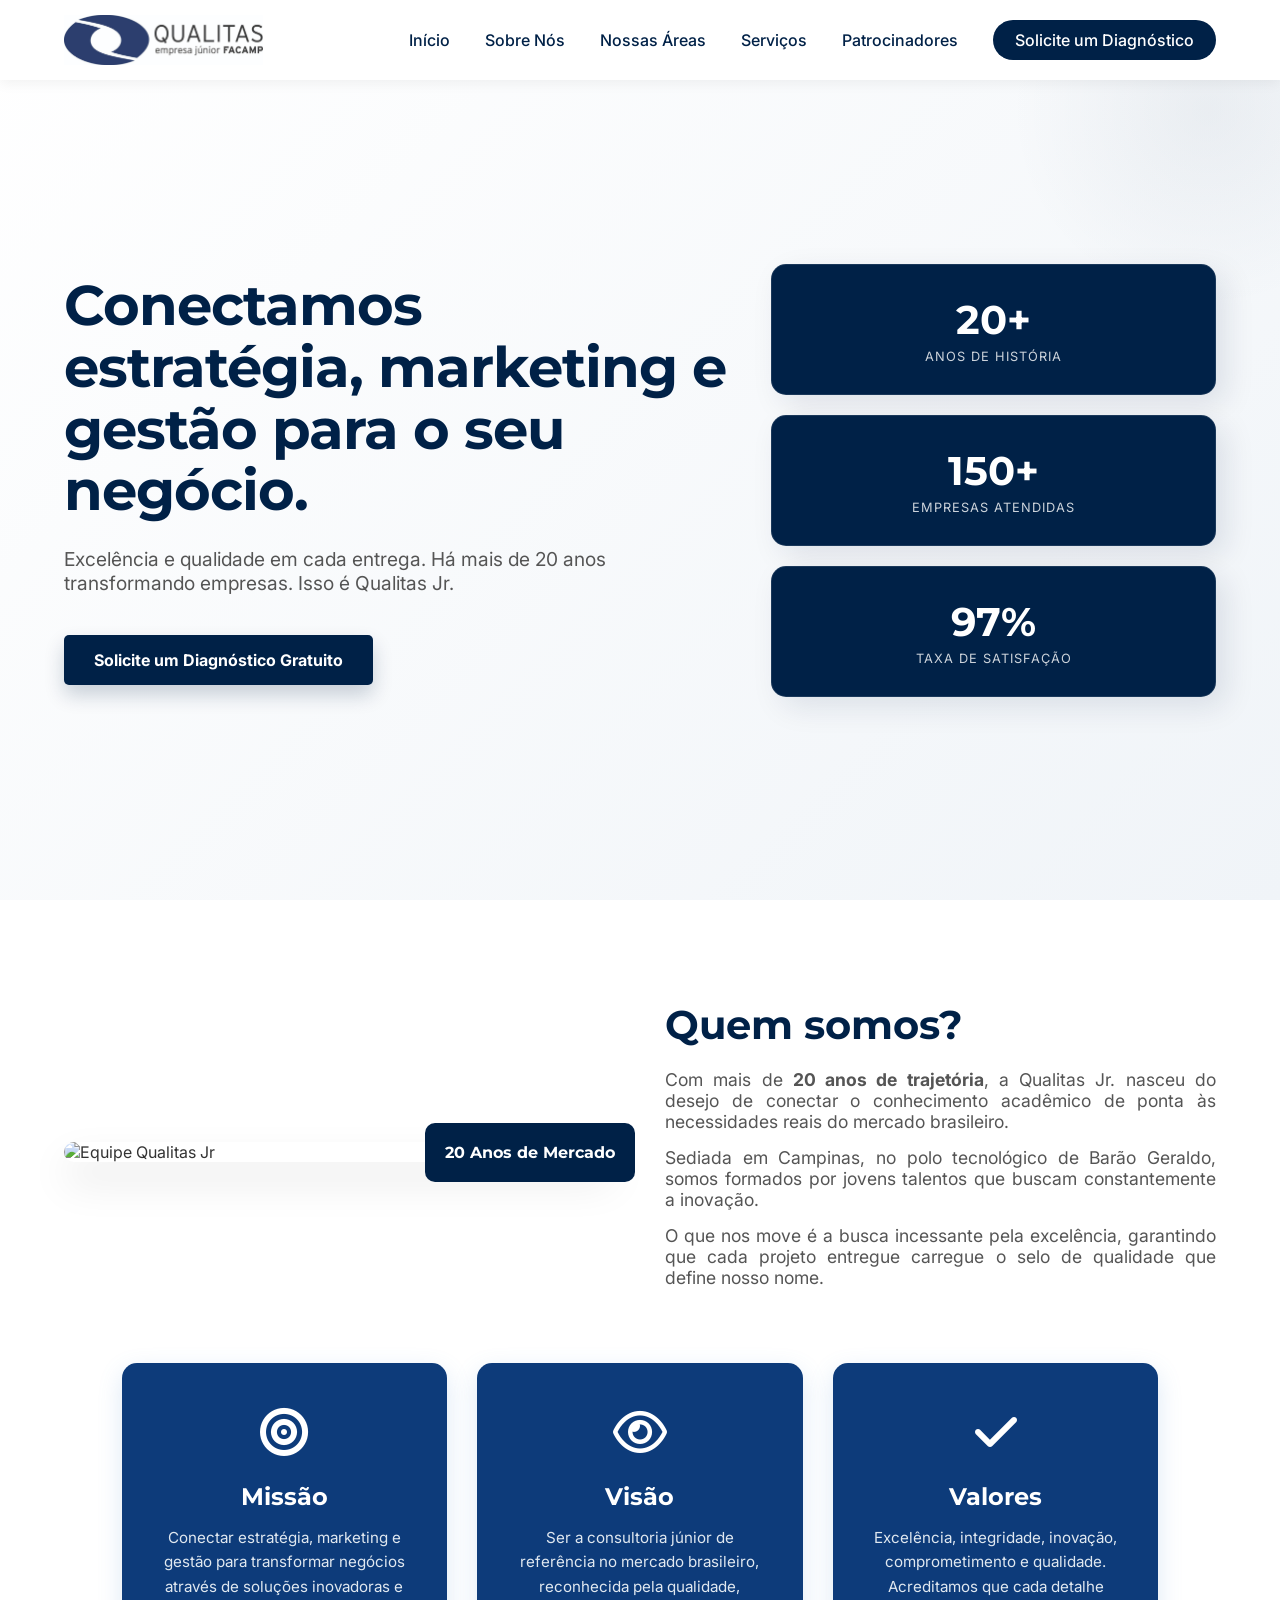
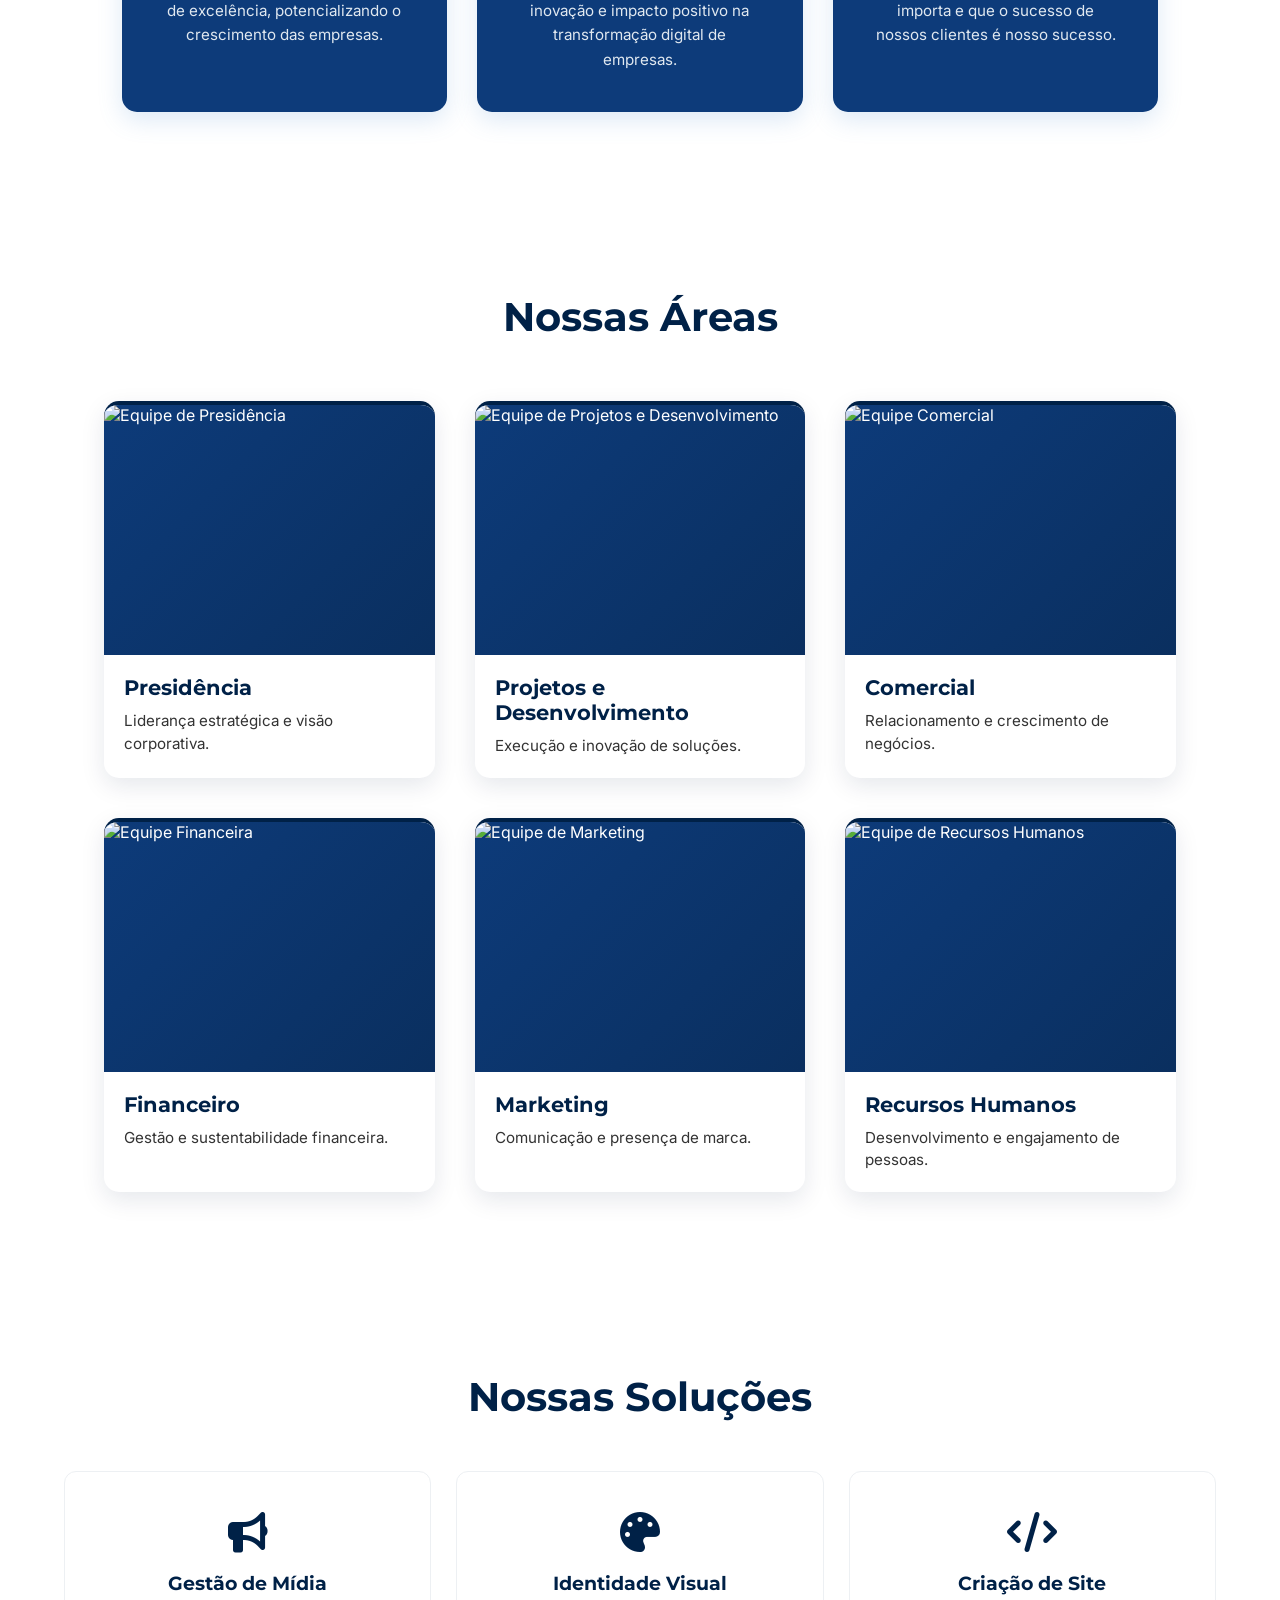
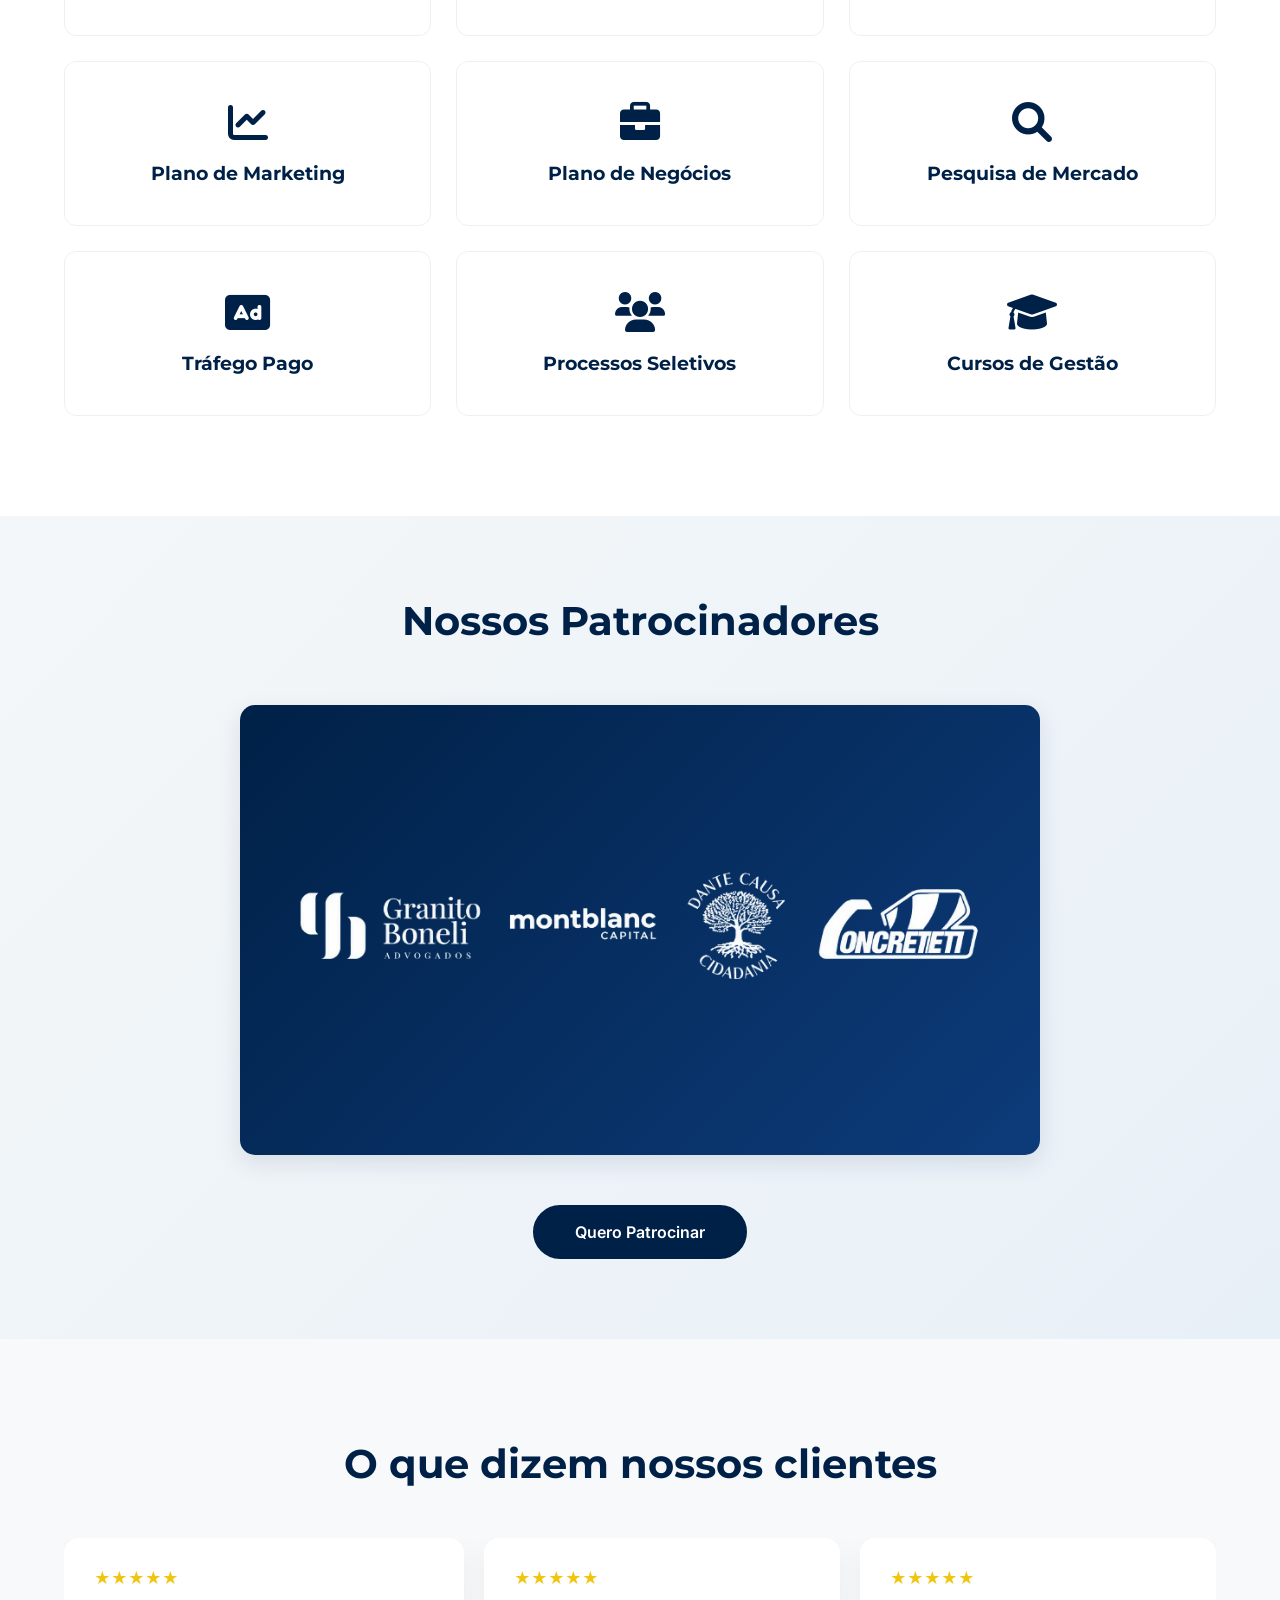
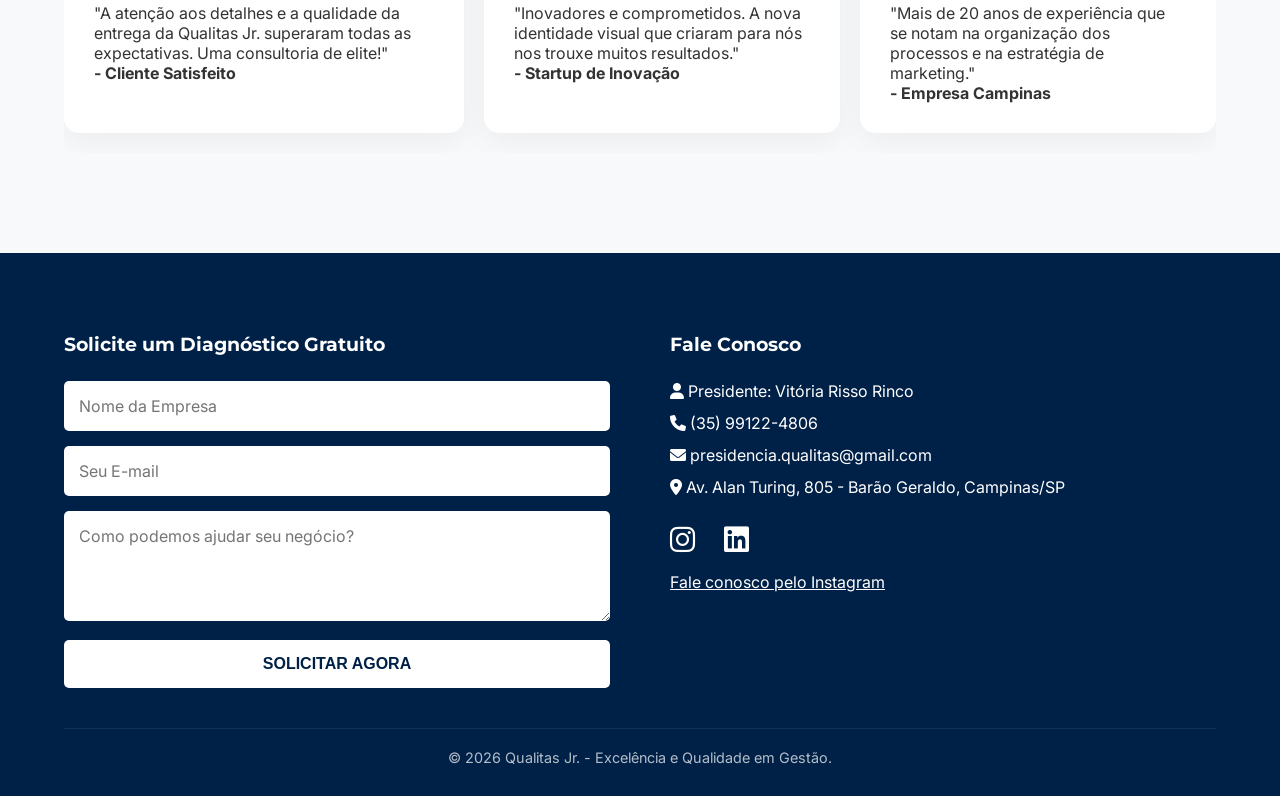
==== site qualitas/index.html @ 9fa9688f "Add files via upload" ====
<!DOCTYPE html>
<html lang="pt-br">

<head>
    <meta charset="UTF-8">
    <meta name="viewport" content="width=device-width, initial-scale=1.0">
    <title>Qualitas Jr. | Consultoria e Estratégia</title>

    <meta name="description" content="Conectamos estratégia, marketing e gestão para o seu negócio.">
    <meta name="keywords"
        content="criação de sites, desenvolvimento web, Empresa junior, Qualitas jr, Campinas, Facamp ">

    <link rel="stylesheet" href="css/style.css">

    <link href="https://fonts.googleapis.com/css2?family=Montserrat:wght@400;700&family=Inter:wght@300;500&display=swap"
        rel="stylesheet">
    <link rel="stylesheet" href="https://cdnjs.cloudflare.com/ajax/libs/font-awesome/6.0.0/css/all.min.css">
    <link rel="icon" type="image/png" href="img/imgicon.png">

    <style>
        /* --- MELHORIAS DE ANIMAÇÕES E HERO --- */

        /* Animações de Entrada */
        @keyframes fadeInUp {
            from {
                opacity: 0;
                transform: translateY(30px);
            }

            to {
                opacity: 1;
                transform: translateY(0);
            }
        }

        @keyframes fadeInRight {
            from {
                opacity: 0;
                transform: translateX(30px);
            }

            to {
                opacity: 1;
                transform: translateX(0);
            }
        }

        /* Hero Section Enhanced */
        .hero {
            background: linear-gradient(135deg, #ffffff 0%, #f0f4f8 100%) !important;
            position: relative;
            overflow: hidden;
        }

        /* Círculos decorativos no fundo do Hero */
        .hero::before {
            content: '';
            position: absolute;
            top: -10%;
            right: -10%;
            width: 400px;
            height: 400px;
            background: radial-gradient(circle, rgba(0, 33, 71, 0.05) 0%, rgba(255, 255, 255, 0) 70%);
            border-radius: 50%;
            z-index: 0;
        }

        .hero-container {
            position: relative;
            z-index: 1;
        }

        .hero-content {
            animation: fadeInUp 0.8s ease-out forwards;
        }

        .hero-content h1 {
            font-size: 3.5rem !important;
            color: var(--azul-principal);
            margin-bottom: 25px !important;
            letter-spacing: -1px;
        }

        .hero-content p {
            font-size: 1.2rem !important;
            color: #555;
            max-width: 600px;
            animation: fadeInUp 0.8s ease-out forwards;
            animation-delay: 0.2s;
            opacity: 0;
        }

        .btn-cta {
            animation: fadeInUp 0.8s ease-out forwards;
            animation-delay: 0.4s;
            opacity: 0;
            box-shadow: 0 10px 20px rgba(0, 33, 71, 0.2);
            transition: all 0.3s ease !important;
        }

        .btn-cta:hover {
            transform: translateY(-3px) scale(1.05);
            box-shadow: 0 15px 25px rgba(0, 33, 71, 0.3);
        }

        /* Stats Cards Animation */
        .hero-stats {
            animation: fadeInRight 0.8s ease-out forwards;
            animation-delay: 0.6s;
            opacity: 0;
        }

        .stat-card {
            backdrop-filter: blur(10px);
            border: 1px solid rgba(255, 255, 255, 0.1);
            transition: all 0.4s cubic-bezier(0.175, 0.885, 0.32, 1.275) !important;
        }

        .stat-card:hover {
            transform: translateY(-10px) scale(1.05);
            background-color: var(--azul-hover);
            box-shadow: 0 20px 40px rgba(0, 33, 71, 0.2);
        }

        /* Scroll Reveal Effect */
        .reveal {
            opacity: 0;
            transform: translateY(30px);
            transition: all 0.8s ease-out;
        }

        .reveal.active {
            opacity: 1;
            transform: translateY(0);
        }

        /* Mobile Adjustments */
        @media (max-width: 968px) {
            .hero-content h1 {
                font-size: 2.5rem !important;
            }
        }
    </style>
</head>

<body>

    <header>
        <a href="#" class="logo">
            <img src="img/logo.png" alt="Qualitas Jr. Logo">
        </a>

        <div class="menu-toggle" id="mobile-menu">
            <i class="fas fa-bars"></i>
        </div>

        <nav id="nav-menu">
            <a href="#" onclick="closeMenu()">Início</a>
            <a href="#sobre" onclick="closeMenu()">Sobre Nós</a>
            <a href="#areas" onclick="closeMenu()">Nossas Áreas</a>
            <a href="#servicos" onclick="closeMenu()">Serviços</a>
            <a href="#patrocinadores" onclick="closeMenu()">Patrocinadores</a>
            <a href="#contato" class="btn-diagnostico" onclick="closeMenu()">Solicite um Diagnóstico</a>
        </nav>
    </header>

    <section class="hero">
        <div class="hero-container">
            <div class="hero-content">
                <h1>Conectamos estratégia, marketing e gestão para o seu negócio.</h1>
                <p>Excelência e qualidade em cada entrega. Há mais de 20 anos transformando empresas. Isso é Qualitas
                    Jr.</p>
                <a href="#contato" class="btn-cta">Solicite um Diagnóstico Gratuito</a>
            </div>

            <div class="hero-stats">
                <div class="stat-card">
                    <h3>20+</h3>
                    <p>Anos de História</p>
                </div>
                <div class="stat-card">
                    <h3>150+</h3>
                    <p>Empresas Atendidas</p>
                </div>
                <div class="stat-card">
                    <h3>97%</h3>
                    <p>Taxa de Satisfação</p>
                </div>
            </div>
        </div>
    </section>

    <section id="sobre" class="about reveal">
        <div class="about-container">
            <div class="about-image">
                <img src="img/fotoequipe.webp" alt="Equipe Qualitas Jr" class="team-photo">
                <div class="experience-badge">20 Anos de Mercado</div>
            </div>
            <div class="about-text">
                <h2>Quem somos?</h2>
                <p>Com mais de <strong>20 anos de trajetória</strong>, a Qualitas Jr. nasceu do desejo de conectar o
                    conhecimento acadêmico de ponta às necessidades reais do mercado brasileiro.</p>
                <p>Sediada em Campinas, no polo tecnológico de Barão Geraldo, somos formados por jovens talentos que
                    buscam constantemente a inovação.</p>
                <p>O que nos move é a busca incessante pela excelência, garantindo que cada projeto entregue carregue o
                    selo de qualidade que define nosso nome.</p>
            </div>
        </div>

        <div class="mission-vision-values">
            <div class="mvv-card reveal">
                <div class="mvv-icon"><i class="fa-solid fa-bullseye" style="color: rgb(255, 255, 255);"></i></div>
                <h3>Missão</h3>
                <p>Conectar estratégia, marketing e gestão para transformar negócios através de soluções inovadoras e de
                    excelência, potencializando o crescimento das empresas.</p>
            </div>
            <div class="mvv-card reveal">
                <div class="mvv-icon"><i class="fa-duotone fa-regular fa-eye"
                        style="--fa-primary-color: rgb(255, 255, 255); --fa-secondary-color: rgb(255, 255, 255);"></i>
                </div>
                <h3>Visão</h3>
                <p>Ser a consultoria júnior de referência no mercado brasileiro, reconhecida pela qualidade, inovação e
                    impacto positivo na transformação digital de empresas.</p>
            </div>
            <div class="mvv-card reveal">
                <div class="mvv-icon"><i class="fa-solid fa-check" style="color: rgb(255, 255, 255);"></i></div>
                <h3>Valores</h3>
                <p>Excelência, integridade, inovação, comprometimento e qualidade. Acreditamos que cada detalhe importa
                    e que o sucesso de nossos clientes é nosso sucesso.</p>
            </div>
        </div>
    </section>

    <section id="areas" class="nossas areas reveal">
        <div class="teams-section">
            <h2 class="teams-title">Nossas Áreas</h2>
            <div class="teams-grid">
                <div class="team-card">
                    <div class="team-photo-placeholder">
                        <img src="img/Presidencia.webp" alt="Equipe de Presidência">
                    </div>
                    <h3>Presidência</h3>
                    <p>Liderança estratégica e visão corporativa.</p>
                </div>
                <div class="team-card">
                    <div class="team-photo-placeholder">
                        <img src="img/timeP&D.webp" alt="Equipe de Projetos e Desenvolvimento">
                    </div>
                    <h3>Projetos e Desenvolvimento</h3>
                    <p>Execução e inovação de soluções.</p>
                </div>
                <div class="team-card">
                    <div class="team-photo-placeholder">
                        <img src="img/timeComercial.webp" alt="Equipe Comercial">
                    </div>
                    <h3>Comercial</h3>
                    <p>Relacionamento e crescimento de negócios.</p>
                </div>
                <div class="team-card">
                    <div class="team-photo-placeholder">
                        <img src="img/timeFinanceiro.webp" alt="Equipe Financeira">
                    </div>
                    <h3>Financeiro</h3>
                    <p>Gestão e sustentabilidade financeira.</p>
                </div>
                <div class="team-card">
                    <div class="team-photo-placeholder">
                        <img src="img/timemarketing.webp" alt="Equipe de Marketing">
                    </div>
                    <h3>Marketing</h3>
                    <p>Comunicação e presença de marca.</p>
                </div>
                <div class="team-card">
                    <div class="team-photo-placeholder">
                        <img src="img/timeRH.webp" alt="Equipe de Recursos Humanos">
                    </div>
                    <h3>Recursos Humanos</h3>
                    <p>Desenvolvimento e engajamento de pessoas.</p>
                </div>
            </div>
        </div>
    </section>

    <section id="servicos" class="services reveal">
        <h2 class="services-title">Nossas Soluções</h2>
        <div class="services-grid">
            <div class="service-card"><i class="fas fa-bullhorn"></i>
                <h3 style="color: var(--azul-principal)">Gestão de Mídia</h3>
            </div>
            <div class="service-card"><i class="fas fa-palette"></i>
                <h3 style="color: var(--azul-principal)">Identidade Visual</h3>
            </div>
            <div class="service-card"><i class="fas fa-code"></i>
                <h3 style="color: var(--azul-principal)">Criação de Site</h3>
            </div>
            <div class="service-card"><i class="fas fa-chart-line"></i>
                <h3 style="color: var(--azul-principal)">Plano de Marketing</h3>
            </div>
            <div class="service-card"><i class="fas fa-briefcase"></i>
                <h3 style="color: var(--azul-principal)">Plano de Negócios</h3>
            </div>
            <div class="service-card"><i class="fas fa-search"></i>
                <h3 style="color: var(--azul-principal)">Pesquisa de Mercado</h3>
            </div>
            <div class="service-card"><i class="fas fa-ad"></i>
                <h3 style="color: var(--azul-principal)">Tráfego Pago</h3>
            </div>
            <div class="service-card"><i class="fas fa-users"></i>
                <h3 style="color: var(--azul-principal)">Processos Seletivos</h3>
            </div>
            <div class="service-card"><i class="fas fa-graduation-cap"></i>
                <h3 style="color: var(--azul-principal)">Cursos de Gestão</h3>
            </div>
        </div>
    </section>

    <section id="patrocinadores" class="sponsors reveal">
        <h2 class="sponsors-title">Nossos Patrocinadores</h2>
        <div class="sponsors-container">
            <div class="sponsor-card-large">
                <div class="sponsor-logo-large">
                    <img src="img/patrocinadores.webp" alt="Patrocinadores">
                </div>
            </div>
        </div>
        <div class="sponsor-button-container">
            <a href="#contato" class="btn-sponsor">Quero Patrocinar</a>
        </div>
    </section>
    <section id="depoimentos" class="testimonials reveal">
        <h2 style="text-align:center; margin-bottom: 50px;">O que dizem nossos clientes</h2>
        <div class="testimonial-container">
            <div class="testimonial-card">
                <div class="stars">★★★★★</div>
                <p>"A atenção aos detalhes e a qualidade da entrega da Qualitas Jr. superaram todas as expectativas. Uma
                    consultoria de elite!"</p>
                <strong>- Cliente Satisfeito</strong>
            </div>
            <div class="testimonial-card">
                <div class="stars">★★★★★</div>
                <p>"Inovadores e comprometidos. A nova identidade visual que criaram para nós nos trouxe muitos
                    resultados."</p>
                <strong>- Startup de Inovação</strong>
            </div>
            <div class="testimonial-card">
                <div class="stars">★★★★★</div>
                <p>"Mais de 20 anos de experiência que se notam na organização dos processos e na estratégia de
                    marketing."</p>
                <strong>- Empresa Campinas</strong>
            </div>
        </div>
    </section>

    <footer id="contato">
        <div class="footer-grid">
            <div class="contact-form">
                <h3>Solicite um Diagnóstico Gratuito</h3>
                <form action="https://formsubmit.co/presidencia.qualitas@gmail.com" method="POST">
                    <input type="hidden" name="_next" value="https://SEUDOMINIO.com/obrigado.html">

                    <input type="hidden" name="_captcha" value="false">

                    <input type="text" name="empresa" placeholder="Nome da Empresa" required>
                    <input type="email" name="email" placeholder="Seu E-mail" required>
                    <textarea name="mensagem" rows="4" placeholder="Como podemos ajudar seu negócio?"></textarea>

                    <button type="submit">SOLICITAR AGORA</button>
                </form>
            </div>

            <div class="contact-info">
                <h3>Fale Conosco</h3>
                <p><i class="fas fa-user"></i> Presidente: Vitória Risso Rinco</p>
                <p><i class="fas fa-phone"></i> (35) 99122-4806</p>
                <p><i class="fas fa-envelope"></i> presidencia.qualitas@gmail.com</p>
                <p><i class="fas fa-map-marker-alt"></i> Av. Alan Turing, 805 - Barão Geraldo, Campinas/SP</p>

                <div class="social-icons">
                    <a href="https://www.instagram.com/qualitasjr?igsh=eXc1OTRqb3RvMmMx&utm_source=qr"
                        target="_blank"><i class="fab fa-instagram"></i></a>
                    <a href="https://www.linkedin.com/company/qualitasjr" target="_blank"><i
                            class="fab fa-linkedin"></i></a>
                </div>
                <a href="https://www.instagram.com/qualitasjr" class="social-link-text">Fale conosco pelo Instagram</a>
            </div>
        </div>
        <p class="copyright">&copy; 2026 Qualitas Jr. - Excelência e Qualidade em Gestão.</p>
    </footer>

    <script>
        const mobileMenu = document.getElementById('mobile-menu');
        const navMenu = document.getElementById('nav-menu');

        // Abre e fecha o menu ao clicar no ícone
        mobileMenu.addEventListener('click', () => {
            navMenu.classList.toggle('active');
        });

        // Fecha o menu automaticamente ao clicar em um link
        function closeMenu() {
            navMenu.classList.remove('active');
        }

        // --- SCRIPT PARA REVEAL ON SCROLL ---
        function reveal() {
            var reveals = document.querySelectorAll(".reveal");
            for (var i = 0; i < reveals.length; i++) {
                var windowHeight = window.innerHeight;
                var elementTop = reveals[i].getBoundingClientRect().top;
                var elementVisible = 150;
                if (elementTop < windowHeight - elementVisible) {
                    reveals[i].classList.add("active");
                }
            }
        }

        window.addEventListener("scroll", reveal);

        // Trigger initial reveal
        reveal();
    </script>

</body>

</html>
---- site qualitas/css/style.css ----
:root {
    --azul-principal: #002147;
    --azul-hover: #003366;
    --branco: #ffffff;
    --cinza-bg: #f8f9fa;
    --texto-cor: #333333;
}

/* Geral */
* {
    margin: 0;
    padding: 0;
    box-sizing: border-box;
}

body {
    font-family: 'Inter', sans-serif;
    color: var(--texto-cor);
    background-color: var(--branco);
    scroll-behavior: smooth;
}

h1, h2, h3 {
    font-family: 'Montserrat', sans-serif;
    color: var(--azul-principal);
}

/* Header */
header {
    background: var(--branco);
    padding: 10px 5%;
    display: flex;
    justify-content: space-between;
    align-items: center;
    position: fixed;
    width: 100%;
    top: 0;
    z-index: 1000;
    box-shadow: 0 4px 12px rgba(0,0,0,0.05);
    height: 80px;
}

.logo {
    display: flex;
    align-items: center;
    text-decoration: none;
}

.logo img {
    max-height: 50px;
    width: auto;
    transition: 0.3s ease;
}

.logo img:hover {
    transform: scale(1.05);
}

nav {
    display: flex;
    gap: 15px;
    align-items: center;
}

nav a {
    text-decoration: none;
    color: var(--azul-principal);
    margin-left: 20px;
    font-weight: 500;
    transition: 0.3s;
    white-space: nowrap;
}

.btn-diagnostico {
    background-color: var(--azul-principal);
    color: white !important;
    padding: 10px 22px;
    border-radius: 50px;
}

.btn-diagnostico:hover {
    background-color: var(--azul-hover);
    transform: scale(1.05);
}

.menu-toggle {
    display: none;
    font-size: 1.8rem;
    color: var(--azul-principal);
    cursor: pointer;
}

/* --- ESTILO PARA CELULAR --- */
@media (max-width: 768px) {
    .menu-toggle {
        display: block; /* Mostra o hambúrguer */
    }

    nav {
        display: none; /* Esconde o menu padrão */
        flex-direction: column;
        position: absolute;
        top: 80px; /* Logo abaixo do header */
        left: 0;
        width: 100%;
        background-color: var(--branco);
        padding: 20px;
        box-shadow: 0 10px 15px rgba(0,0,0,0.1);
        text-align: center;
        gap: 15px;
    }

    /* Classe que o JavaScript vai ativar */
    nav.active {
        display: flex;
        animation: slideDown 0.4s ease forwards;
    }

    nav a {
        margin: 0;
        padding: 10px;
        font-size: 1.1rem;
        border-bottom: 1px solid #eee;
        width: 100%;
    }

    .btn-diagnostico {
        background-color: var(--azul-principal) !important;
        color: white !important;
        border-radius: 5px;
        margin-top: 10px;
    }
}

@keyframes slideDown {
    from { opacity: 0; transform: translateY(-10px); }
    to { opacity: 1; transform: translateY(0); }
}

/* Hero Section */
.hero {
    min-height: 100vh;
    display: flex;
    align-items: center;
    padding: 120px 5% 60px;
    background: linear-gradient(135deg, #ffffff 50%, #f4f7f9 100%);
}

.hero-container {
    display: flex;
    align-items: center;
    justify-content: space-between;
    gap: 40px;
    max-width: 1200px;
    margin: 0 auto;
    width: 100%;
}

.hero-content { flex: 1.2; }

.hero-content h1 {
    font-size: 3rem;
    line-height: 1.1;
    margin-bottom: 20px;
}

.hero-content p {
    font-size: 1.1rem;
    margin-bottom: 20px;
}

.btn-cta {
    display: inline-block;
    background-color: var(--azul-principal);
    color: white;
    text-decoration: none;
    padding: 15px 30px;
    border-radius: 5px;
    font-weight: bold;
    margin-top: 20px;
    transition: 0.3s;
}

.btn-cta:hover {
    background-color: var(--azul-hover);
}


.hero-stats {
    flex: 0.8;
    display: flex;
    flex-direction: column;
    gap: 20px;
}

.stat-card {
    background: var(--azul-principal);
    color: white;
    padding: 30px;
    border-radius: 15px;
    text-align: center;
    box-shadow: 10px 10px 30px rgba(0, 33, 71, 0.1);
    transition: 0.3s;
}

.stat-card:hover { transform: scale(1.05); }

.stat-card h3 {
    font-size: 2.5rem;
    color: white;
    margin-bottom: 5px;
}

.stat-card p {
    text-transform: uppercase;
    font-size: 0.8rem;
    letter-spacing: 1px;
    opacity: 0.8;
}

@media (max-width: 968px) {
    .hero {
        padding: 120px 5% 40px;
        min-height: auto;
    }

    .hero-container {
        flex-direction: column;
        text-align: center;
    }

    .hero-content h1 {
        font-size: 2rem;
    }

    .hero-content p {
        font-size: 1rem;
    }

    .hero-stats {
        width: 100%;
        flex-direction: row;
    }

    .stat-card {
        flex: 1;
        padding: 20px;
    }

    .stat-card h3 {
        font-size: 1.8rem;
    }

    .stat-card p {
        font-size: 0.7rem;
    }
}

@media (max-width: 480px) {
    .hero-content h1 {
        font-size: 1.5rem;
    }

    .hero-content p {
        font-size: 0.9rem;
    }

    .btn-cta {
        padding: 12px 24px;
        font-size: 0.9rem;
        width: 100%;
        text-align: center;
    }

    .hero-stats {
        flex-direction: column;
    }

    .stat-card {
        padding: 15px;
    }

    .stat-card h3 {
        font-size: 1.5rem;
    }

    .stat-card p {
        font-size: 0.65rem;
    }
}

/* --- SOBRE NÓS COM IMAGEM REAL --- */
.about { 
    padding: 100px 5%; 
    background: white; 
}

.about-container {
    display: flex;
    align-items: center;
    gap: 60px;
    max-width: 1200px;
    margin: 0 auto;
}

.about-image { 
    flex: 1; 
    position: relative; 
}

.team-photo {
    width: 100%;
    border-radius: 20px;
    box-shadow: 0 20px 40px rgba(0,0,0,0.1);
}

.experience-badge {
    position: absolute;
    bottom: -20px;
    right: -20px;
    background: var(--azul-principal);
    color: white;
    padding: 20px;
    border-radius: 10px;
    font-weight: bold;
    font-family: 'Montserrat';
}

.about-text { 
    flex: 1; 
}

.about-text h2 {
    font-size: 2.5rem;
    margin-bottom: 20px;
}

.about-text p {
    font-size: 1.1rem;
    color: #555;
    margin-bottom: 15px;
    text-align: justify;
}

/* Ajuste Responsivo para o Sobre Nós */
@media (max-width: 968px) {
    .about-container {
        flex-direction: column;
        text-align: center;
        gap: 40px;
    }

    .about-text p {
        text-align: center;
    }

    .about-text h2 {
        font-size: 2rem;
    }

    .experience-badge {
        position: static;
        display: inline-block;
        margin-top: 20px;
    }
}

@media (max-width: 768px) {
    .about { 
        padding: 60px 5%; 
    }

    .about-container {
        gap: 30px;
    }

    .about-text h2 {
        font-size: 1.8rem;
    }

    .about-text p {
        font-size: 1rem;
    }

    .team-photo {
        border-radius: 15px;
    }

    .experience-badge {
        padding: 15px;
        font-size: 0.9rem;
        border-radius: 8px;
    }
}

@media (max-width: 480px) {
    .about { 
        padding: 40px 5%; 
    }

    .about-container {
        gap: 20px;
    }

    .about-text h2 {
        font-size: 1.5rem;
    }

    .about-text p {
        font-size: 0.95rem;
    }

    .experience-badge {
        padding: 12px;
        font-size: 0.8rem;
    }
}

/* Responsividade */
@media (max-width: 968px) {
    .hero-container, .about-container {
        flex-direction: column;
        text-align: center;
    }
    .hero-stats { width: 100%; flex-direction: row; }
    .stat-card { flex: 1; padding: 15px; }
    .stat-card h3 { font-size: 1.5rem; }
}

/* Services */
.services {
    padding: 100px 5%;
    text-align: center;
}

.services h2 { 
    margin-bottom: 50px; 
    font-size: 2.5rem; 
}

.services-grid {
    display: grid;
    grid-template-columns: repeat(auto-fit, minmax(280px, 1fr));
    gap: 25px;
}

.service-card {
    padding: 40px;
    background: var(--branco);
    border: 1px solid #edf0f3;
    border-radius: 12px;
    transition: 0.4s;
    cursor: default;
}

.service-card i {
    font-size: 2.5rem;
    color: var(--azul-principal);
    margin-bottom: 20px;
    transition: 0.4s;
}

.service-card h3 {
    transition: 0.4s;
}

.service-card:hover {
    background: var(--azul-principal);
    transform: translateY(-10px);
}

.service-card:hover i, 
.service-card:hover h3 { 
    color: var(--branco) !important; 
}

@media (max-width: 768px) {
    .services {
        padding: 60px 5%;
    }

    .services h2 {
        font-size: 1.8rem;
        margin-bottom: 30px;
    }

    .services-grid {
        grid-template-columns: repeat(auto-fit, minmax(150px, 1fr));
        gap: 15px;
    }

    .service-card {
        padding: 20px;
    }

    .service-card i {
        font-size: 2rem;
    }

    .service-card h3 {
        font-size: 0.9rem;
    }
}

@media (max-width: 480px) {
    .services {
        padding: 40px 5%;
    }

    .services h2 {
        font-size: 1.5rem;
    }

    .services-grid {
        grid-template-columns: repeat(auto-fit, minmax(120px, 1fr));
    }

    .service-card {
        padding: 15px;
    }

    .service-card i {
        font-size: 1.8rem;
    }
}
/* Testimonials */
.testimonials {
    background: var(--cinza-bg);
    padding: 100px 5%;
}

.testimonials h2 {
    text-align: center;
    margin-bottom: 50px;
    font-size: 2.5rem;
}

.testimonial-container {
    display: flex;
    gap: 20px;
    overflow-x: auto;
    padding-bottom: 20px;
    max-width: 1200px;
    margin: 0 auto;
}

.testimonial-card {
    background: white;
    padding: 30px;
    border-radius: 15px;
    min-width: 320px;
    box-shadow: 0 10px 30px rgba(0,0,0,0.05);
}

.stars { color: #f1c40f; margin-bottom: 15px; }

@media (max-width: 768px) {
    .testimonials {
        padding: 60px 5%;
    }

    .testimonials h2 {
        font-size: 1.8rem;
        margin-bottom: 30px;
    }

    .testimonial-container {
        gap: 15px;
    }

    .testimonial-card {
        padding: 20px;
        min-width: 280px;
        font-size: 0.95rem;
    }
}

@media (max-width: 480px) {
    .testimonials {
        padding: 40px 5%;
    }

    .testimonials h2 {
        font-size: 1.5rem;
    }

    .testimonial-card {
        padding: 15px;
        min-width: 250px;
        font-size: 0.9rem;
    }
}

/* Footer */
footer {
    background: var(--azul-principal);
    color: white;
    padding: 80px 5% 30px;
}

.footer-grid {
    display: grid;
    grid-template-columns: repeat(auto-fit, minmax(300px, 1fr));
    gap: 60px;
    max-width: 1200px;
    margin: 0 auto 40px;
}

footer h3 { color: white; margin-bottom: 25px; }

.contact-form input, .contact-form textarea {
    width: 100%;
    padding: 15px;
    margin-bottom: 15px;
    border-radius: 5px;
    border: none;
    font-size: 1rem;
    font-family: 'Inter', sans-serif;
}

.contact-form button {
    background: white;
    color: var(--azul-principal);
    border: none;
    padding: 15px 30px;
    font-weight: 700;
    cursor: pointer;
    transition: 0.3s;
    width: 100%;
    border-radius: 5px;
    font-size: 1rem;
}

.contact-form button:hover {
    background: #dddddd;
}

.contact-info p { 
    margin-bottom: 12px;
    font-size: 1rem;
}

.social-icons { margin-top: 25px; }

.social-icons a {
    color: white;
    font-size: 1.8rem;
    margin-right: 25px;
    transition: 0.3s;
}

.social-icons a:hover {
    transform: scale(1.2);
}

.social-link-text {
    display: block;
    margin-top: 15px;
    color: white;
    text-decoration: underline;
    transition: 0.3s;
}

.social-link-text:hover {
    opacity: 0.8;
}

.copyright {
    text-align: center;
    margin-top: 40px;
    border-top: 1px solid rgba(255,255,255,0.1);
    padding-top: 20px;
    font-size: 0.9rem;
    opacity: 0.7;
}

@media (max-width: 768px) {
    footer {
        padding: 60px 5% 20px;
    }

    .footer-grid {
        gap: 40px;
    }

    .contact-form input, .contact-form textarea {
        padding: 12px;
        font-size: 0.95rem;
    }

    .contact-form button {
        padding: 12px 20px;
        font-size: 0.95rem;
    }

    .social-icons a {
        font-size: 1.5rem;
        margin-right: 15px;
    }
}

@media (max-width: 480px) {
    footer {
        padding: 40px 5% 15px;
    }

    .footer-grid {
        grid-template-columns: 1fr;
        gap: 30px;
    }

    footer h3 {
        font-size: 1.2rem;
    }

    .contact-form input, .contact-form textarea {
        padding: 10px;
        font-size: 0.9rem;
    }

    .contact-info p {
        font-size: 0.9rem;
    }

    .social-icons a {
        font-size: 1.3rem;
        margin-right: 12px;
    }

    .copyright {
        font-size: 0.8rem;
    }
}

/* Responsividade */
@media (max-width: 768px) {
    .hero h1 { font-size: 2.2rem; }
    .stats { flex-direction: column; gap: 40px; }
    nav { display: none; }
}
.about {
    padding: 100px 5%;
    background-color: var(--branco);
}

.about-container {
    display: flex;
    align-items: center;
    gap: 50px;
    max-width: 1200px;
    margin: 0 auto;
}

.about-text {
    flex: 1;
}

.about-text h2 {
    font-size: 2.5rem;
    margin-bottom: 20px;
}

.about-text p {
    font-size: 1.1rem;
    color: #555;
    margin-bottom: 15px;
    text-align: justify;
}

.about-image {
    flex: 1;
    display: flex;
    justify-content: center;
}

.image-placeholder {
    width: 100%;
    height: 350px;
    background-color: var(--azul-principal);
    color: white;
    display: flex;
    align-items: center;
    justify-content: center;
    border-radius: 20px;
    font-family: 'Montserrat', sans-serif;
    font-weight: 700;
    font-size: 1.5rem;
    box-shadow: 20px 20px 0px #eef2f7;
}

/* Missão, Visão e Valores */
.mission-vision-values {
    display: grid;
    grid-template-columns: repeat(3, 1fr);
    gap: 30px;
    max-width: 1200px;
    margin: 60px auto 0;
    padding: 0 5%;
}

.mvv-card {
    background: #0d3b7a;
    padding: 40px;
    border-radius: 15px;
    text-align: center;
    box-shadow: 0 8px 24px rgba(84, 144, 212, 0.2);
    transition: all 0.3s ease;
}

.mvv-card:hover {
    transform: translateY(-10px);
    box-shadow: 0 12px 32px rgba(0, 33, 71, 0.3);
    background: #0a2f5f;
}

.mvv-icon {
    font-size: 3rem;
    margin-bottom: 20px;
    color: white;
}

.mvv-card h3 {
    font-size: 1.5rem;
    margin-bottom: 15px;
    color: white;
}

.mvv-card p {
    color: #e0e8f0;
    line-height: 1.6;
    font-size: 0.95rem;
}

/* Seção de Áreas/Equipes */
.teams-section {
    max-width: 1200px;
    margin: 80px auto;
    padding: 0 5%;
}

.teams-title {
    text-align: center;
    font-size: 2.5rem;
    margin-bottom: 60px;
    color: var(--azul-principal);
}

.teams-grid {
    display: grid;
    grid-template-columns: repeat(auto-fit, minmax(300px, 1fr));
    gap: 40px;
}

.team-card {
    background: white;
    border-radius: 15px;
    overflow: hidden;
    box-shadow: 0 8px 24px rgba(0, 33, 71, 0.1);
    transition: all 0.3s ease;
    border-top: 4px solid var(--azul-principal);
}

.team-card:hover {
    transform: translateY(-10px);
    box-shadow: 0 12px 32px rgba(0, 33, 71, 0.15);
}

.team-photo-placeholder {
    width: 100%;
    height: 250px;
    background: linear-gradient(135deg, #0d3b7a 0%, #0a2f5f 100%);
    display: flex;
    align-items: center;
    justify-content: center;
    color: white;
    font-size: 1rem;
    overflow: hidden;
}

.team-photo-placeholder img {
    width: 100%;
    height: 100%;
    object-fit: cover;
}

.team-card h3 {
    font-size: 1.3rem;
    color: var(--azul-principal);
    padding: 20px 20px 10px;
}

.team-card p {
    color: var(--texto-cor);
    padding: 0 20px 20px;
    font-size: 0.95rem;
    line-height: 1.5;
}

/* Seção de Patrocinadores */
.sponsors {
    background: linear-gradient(135deg, #f4f7f9 0%, #e8f0f7 100%);
    padding: 80px 5%;
}

.sponsors-title {
    text-align: center;
    font-size: 2.5rem;
    margin-bottom: 60px;
    color: var(--azul-principal);
}

/* Seção de Patrocinadores */
.sponsors {
    background: linear-gradient(135deg, #f4f7f9 0%, #e8f0f7 100%);
    padding: 80px 5%;
}

.sponsors-title {
    text-align: center;
    font-size: 2.5rem;
    margin-bottom: 60px;
    color: var(--azul-principal);
}

.sponsors-container {
    display: flex;
    justify-content: center;
    max-width: 1000px;
    margin: 0 auto 50px;
}

.sponsor-card-large {
    background: white;
    border-radius: 15px;
    overflow: hidden;
    box-shadow: 0 8px 24px rgba(0, 33, 71, 0.1);
    transition: all 0.3s ease;
    width: 100%;
    max-width: 800px;
}

.sponsor-card-large:hover {
    transform: translateY(-10px);
    box-shadow: 0 12px 32px rgba(0, 33, 71, 0.15);
}

.sponsor-logo-large {
    width: 100%;
    height: 450px;
    background: linear-gradient(135deg, #002147 0%, #0d3b7a 100%);
    display: flex;
    align-items: center;
    justify-content: center;
    color: white;
    font-size: 1rem;
    overflow: hidden;
}

.sponsor-logo-large img {
    width: 100%;
    height: 100%;
    object-fit: contain;
    padding: 25px;
}

.sponsor-button-container {
    display: flex;
    justify-content: center;
}

.btn-sponsor {
    display: inline-block;
    background-color: var(--azul-principal);
    color: white;
    text-decoration: none;
    padding: 15px 40px;
    border-radius: 50px;
    font-weight: 600;
    transition: all 0.3s ease;
    border: 2px solid var(--azul-principal);
}

.btn-sponsor:hover {
    background-color: var(--azul-hover);
    border-color: var(--azul-hover);
    transform: scale(1.05);
}

/* Ajuste Responsivo para Patrocinadores */
@media (max-width: 768px) {
    .sponsors-title {
        font-size: 1.8rem;
        margin-bottom: 40px;
    }

    .sponsor-logo-large {
        height: 250px;
    }

    .sponsor-logo-large img {
        padding: 30px;
    }

    .btn-sponsor {
        padding: 12px 30px;
        font-size: 0.95rem;
    }
}

/* Ajuste Responsivo para o Sobre Nós */
@media (max-width: 768px) {
    .about-container {
        flex-direction: column;
        text-align: center;
    }
    
    .about-text p {
        text-align: center;
    }

    .image-placeholder {
        height: 200px;
    }

    .mission-vision-values {
        grid-template-columns: 1fr;
        gap: 20px;
        margin: 40px auto 0;
    }

    .teams-title {
        font-size: 1.8rem;
        margin-bottom: 40px;
    }

    .teams-grid {
        grid-template-columns: 1fr;
        gap: 20px;
    }

    .team-photo-placeholder {
        height: 200px;
    }
}

@keyframes pulse {
    0% { transform: scale(1); box-shadow: 0 0 0 0 rgba(0, 33, 71, 0.4); }
    70% { transform: scale(1.05); box-shadow: 0 0 0 10px rgba(0, 33, 71, 0); }
    100% { transform: scale(1); box-shadow: 0 0 0 0 rgba(0, 33, 71, 0); }
}

.btn-diagnostico {
    animation: pulse 2s infinite;
}

html {
    scroll-behavior: smooth;
}
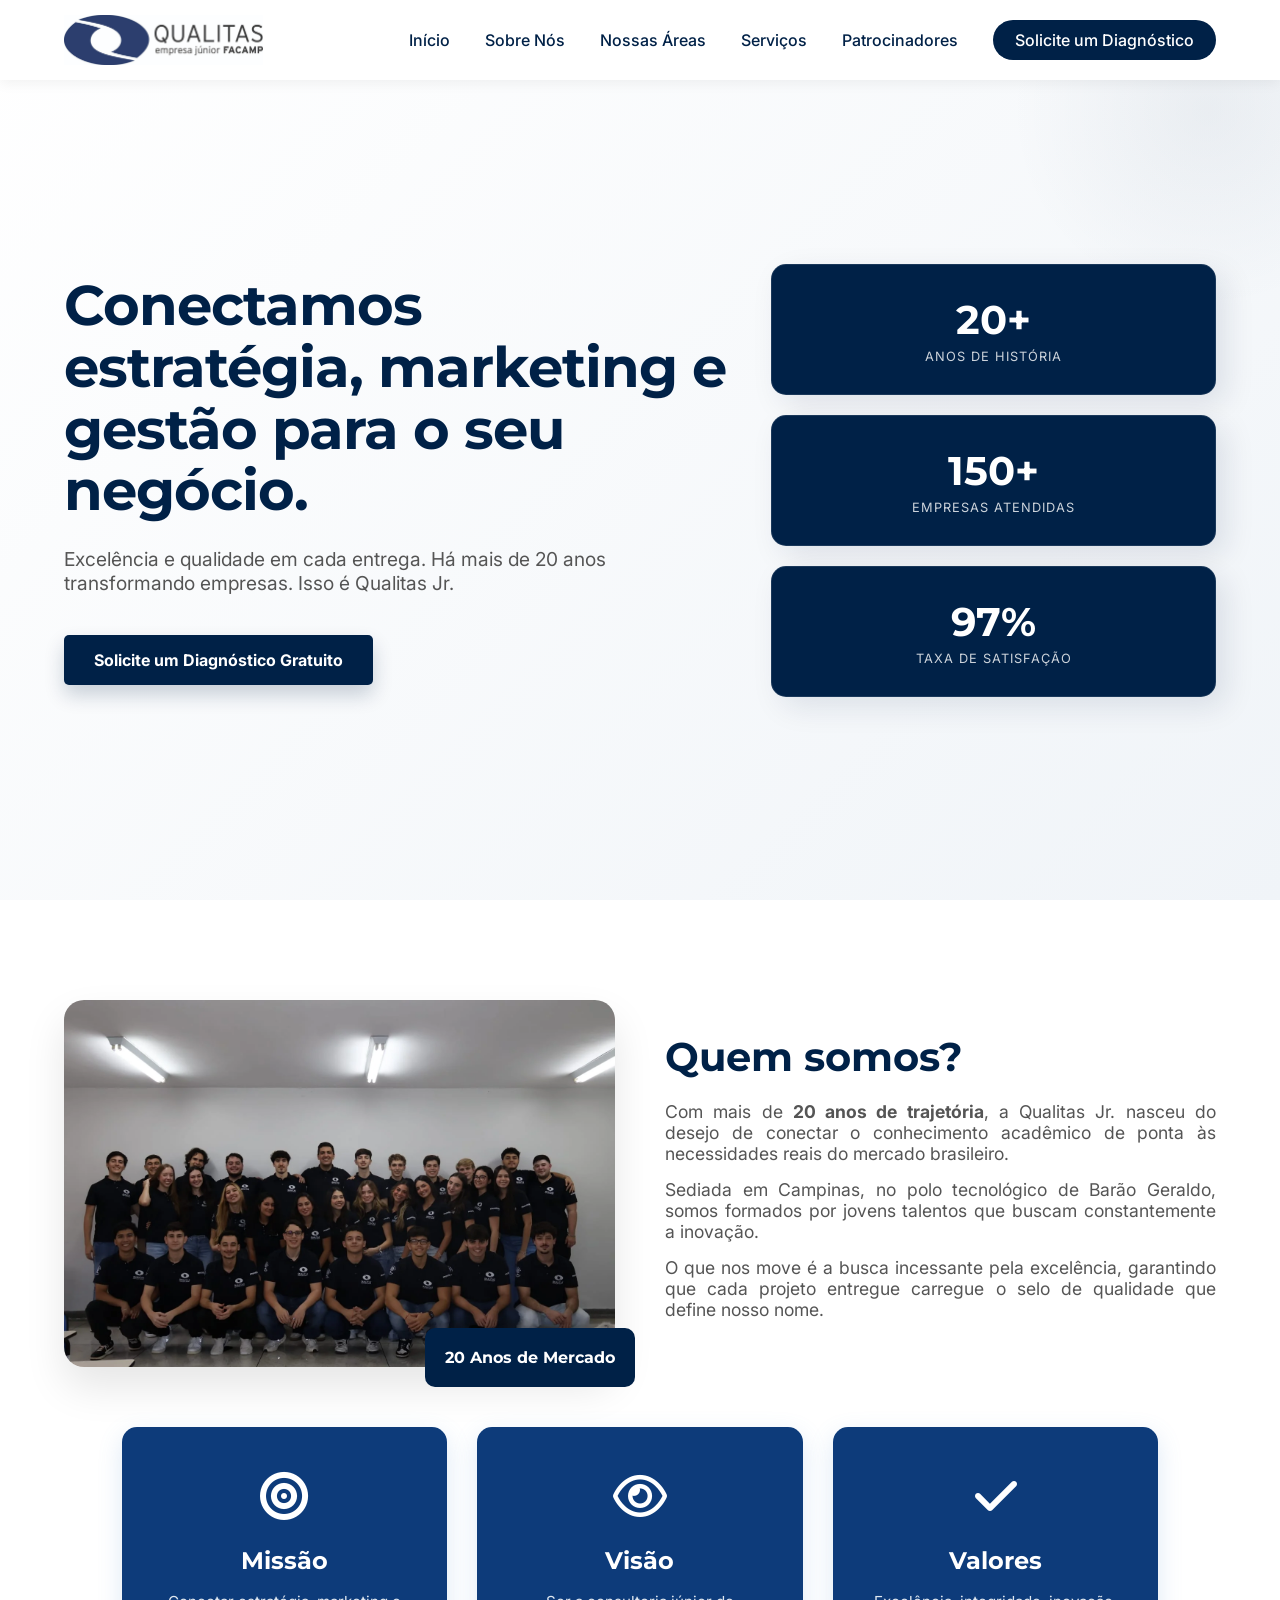
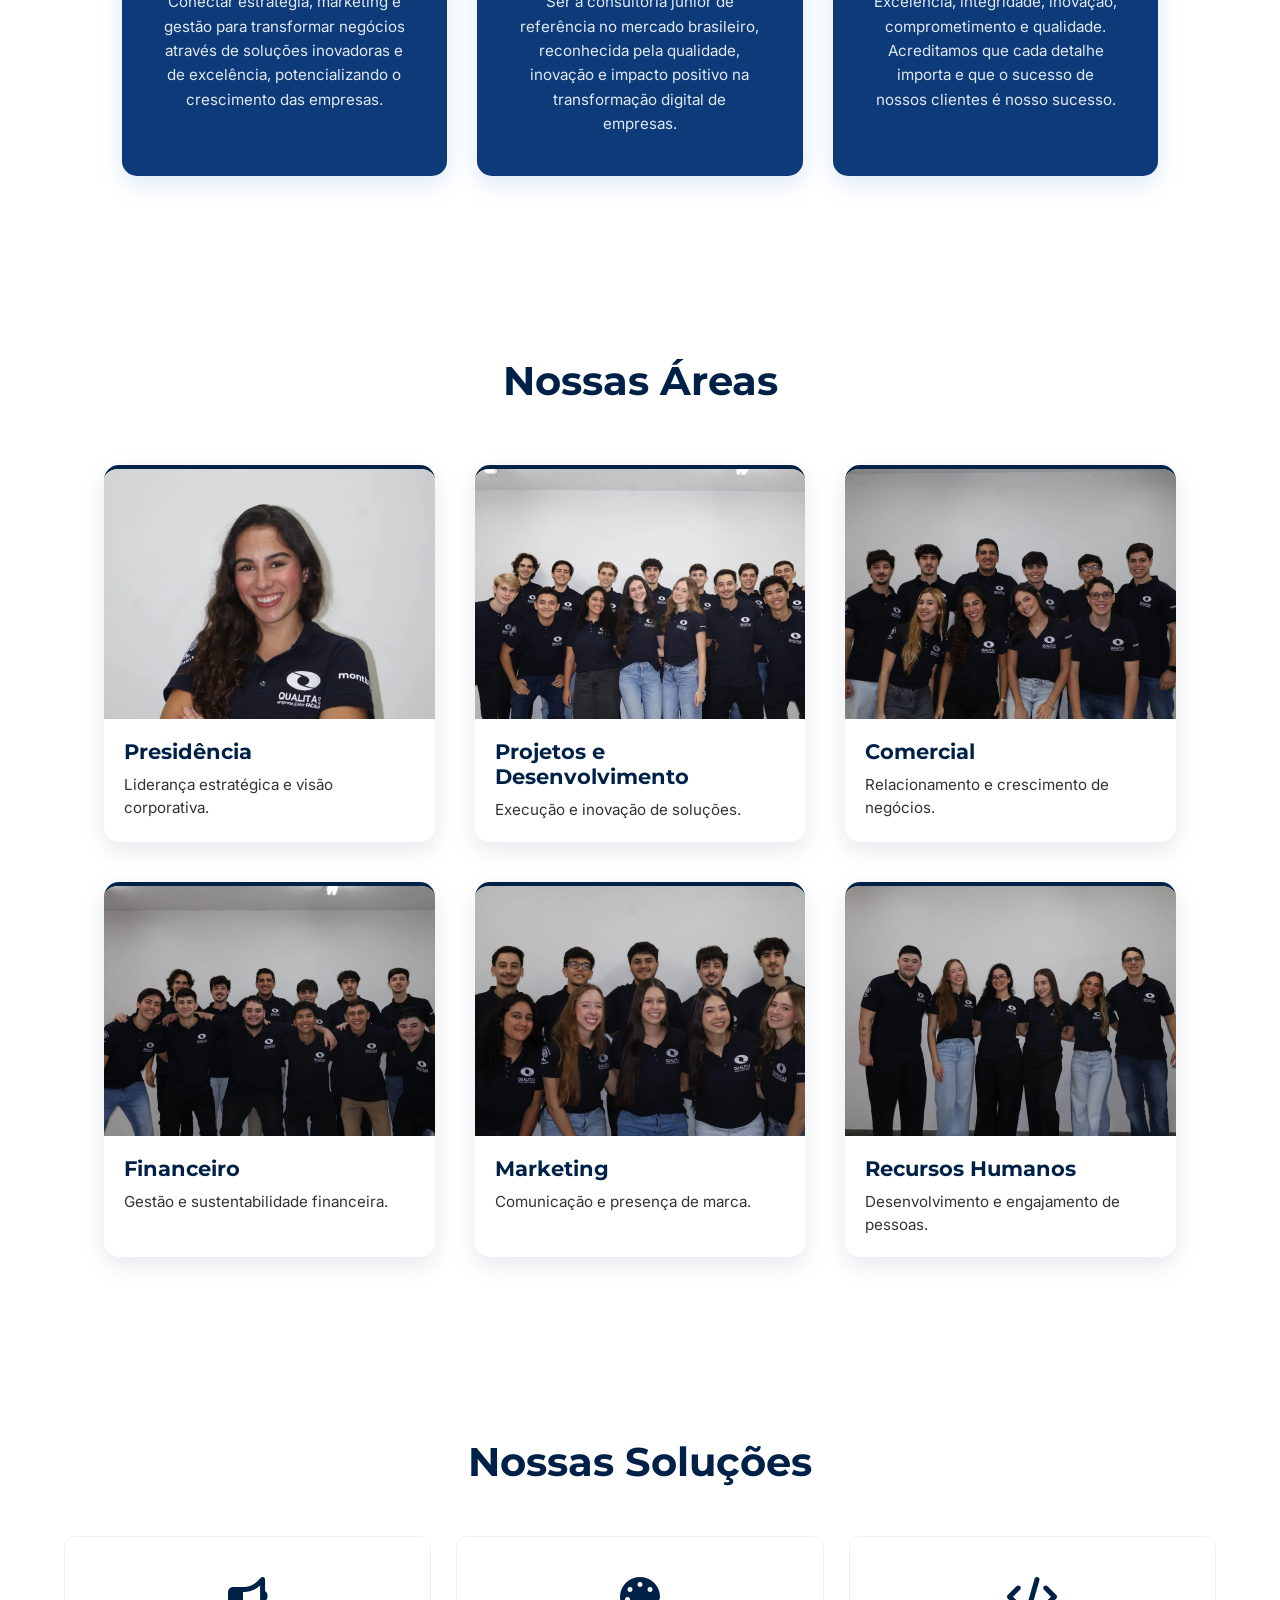
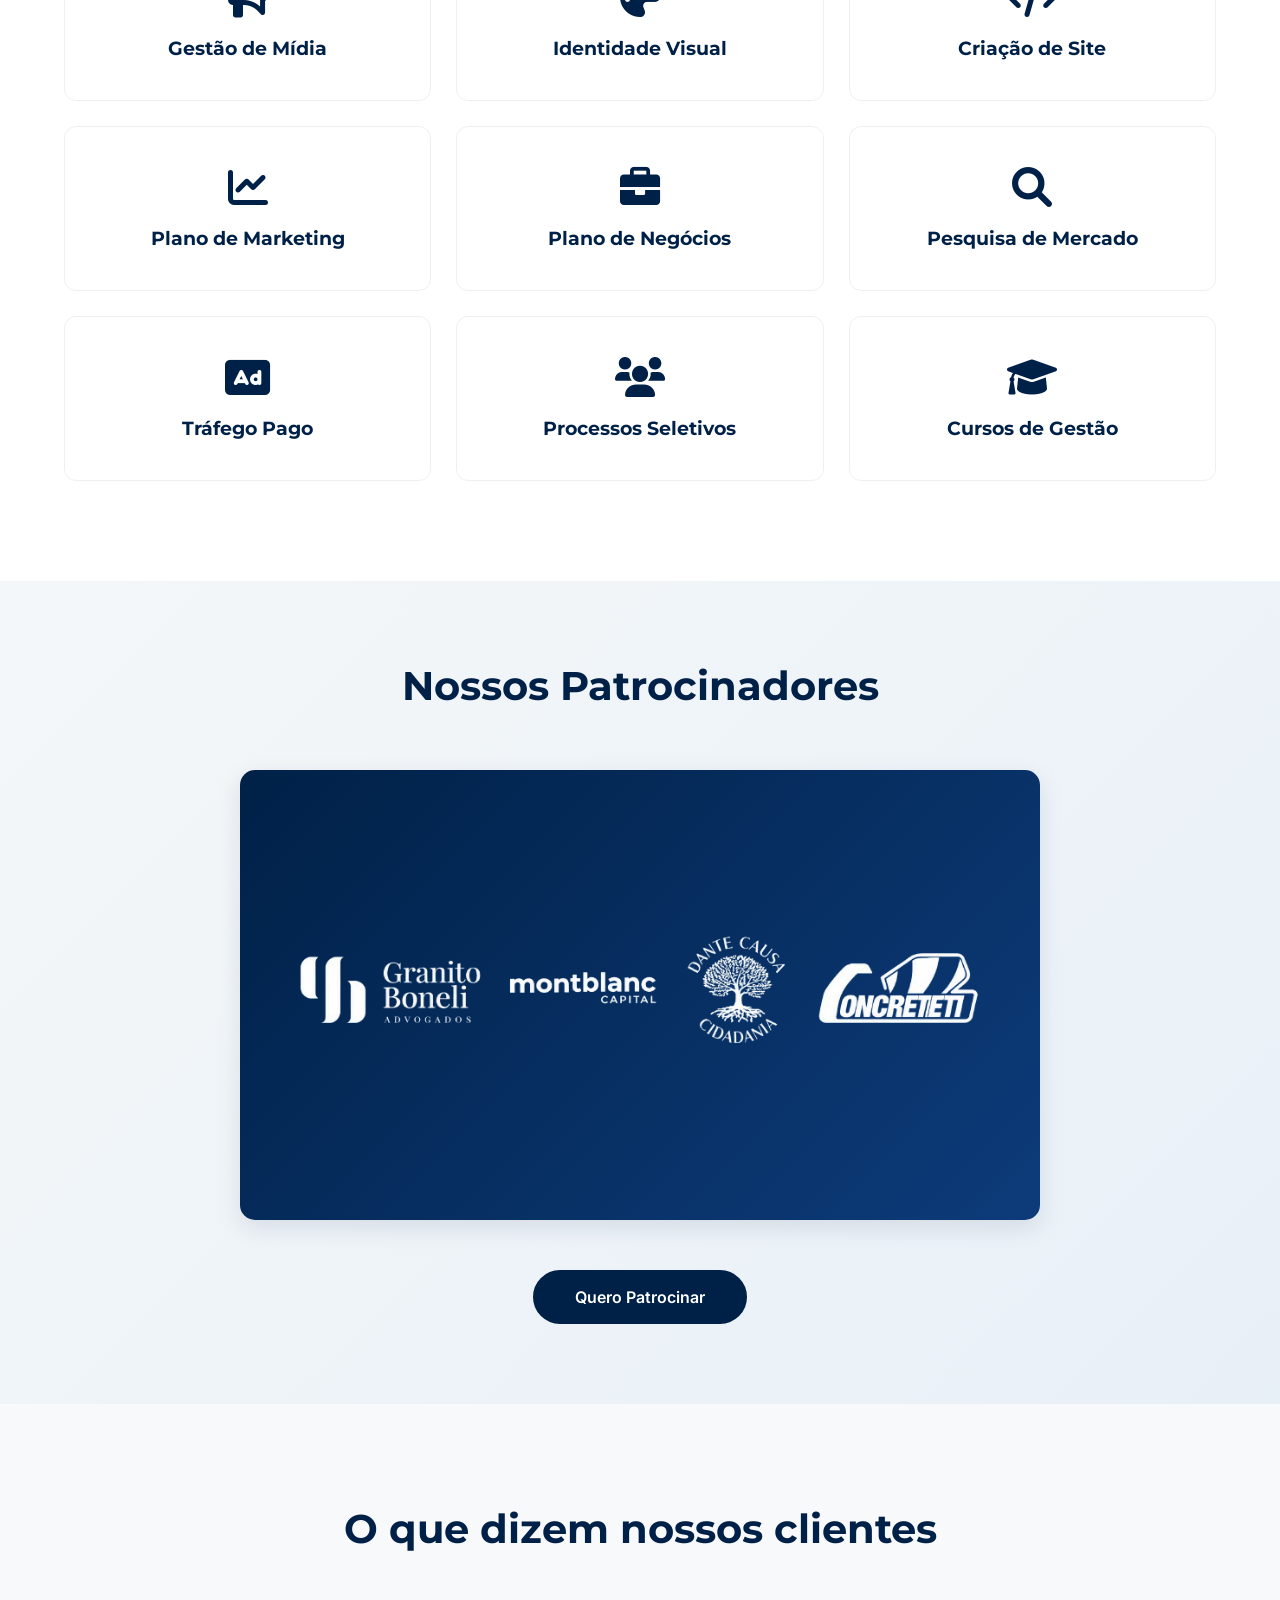
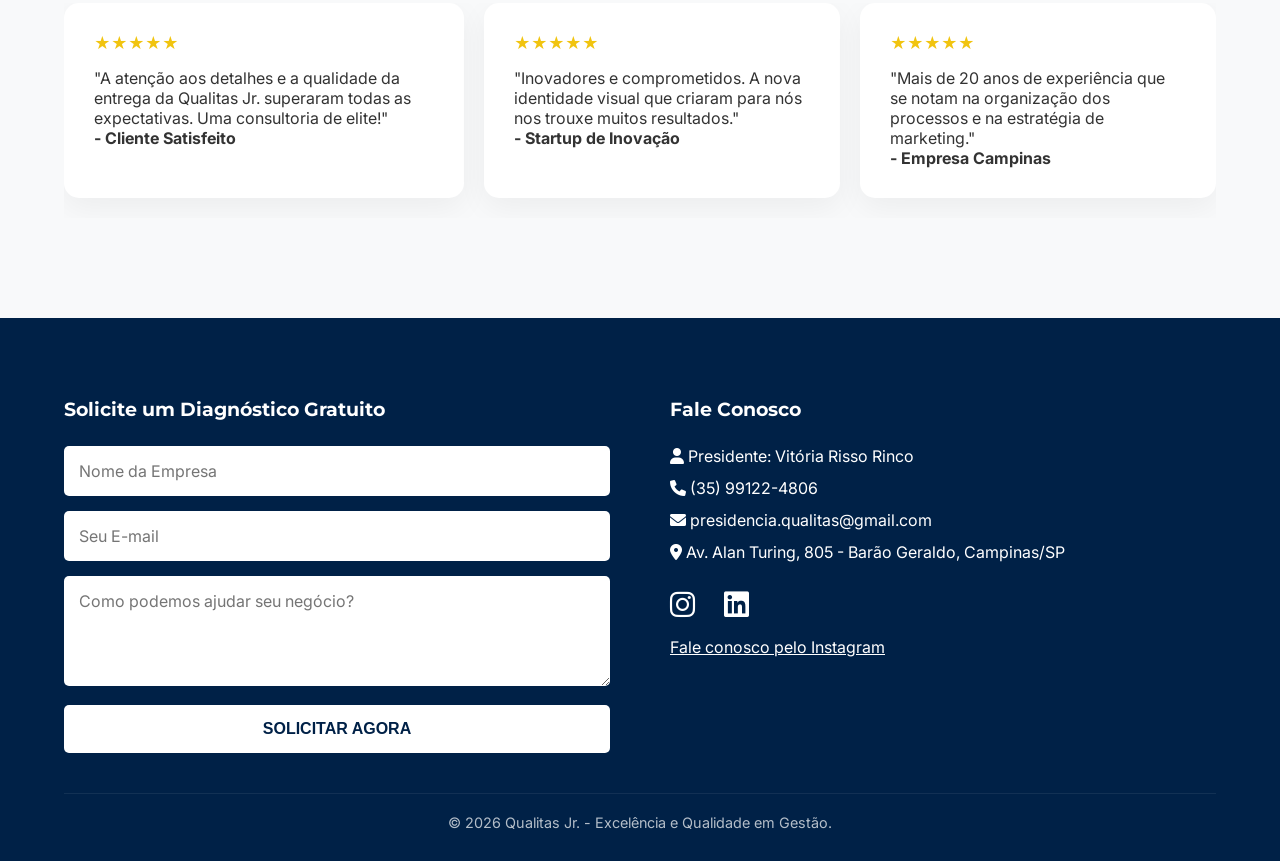
==== commit 42990864: "Add files via upload" ====
--- a/site qualitas/index.html
+++ b/site qualitas/index.html
@@ -193,7 +193,7 @@
     <section id="sobre" class="about reveal">
         <div class="about-container">
             <div class="about-image">
-                <img src="img/fotoequipe.webp" alt="Equipe Qualitas Jr" class="team-photo">
+                <img src="img/foto-equipe.webp" alt="Equipe Qualitas Jr" class="team-photo">
                 <div class="experience-badge">20 Anos de Mercado</div>
             </div>
             <div class="about-text">
@@ -237,42 +237,42 @@
             <div class="teams-grid">
                 <div class="team-card">
                     <div class="team-photo-placeholder">
-                        <img src="img/Presidencia.webp" alt="Equipe de Presidência">
+                        <img src="img/presidencia.webp" alt="Equipe de Presidência">
                     </div>
                     <h3>Presidência</h3>
                     <p>Liderança estratégica e visão corporativa.</p>
                 </div>
                 <div class="team-card">
                     <div class="team-photo-placeholder">
-                        <img src="img/timeP&D.webp" alt="Equipe de Projetos e Desenvolvimento">
+                        <img src="img/time-pd.webp" alt="Equipe de Projetos e Desenvolvimento">
                     </div>
                     <h3>Projetos e Desenvolvimento</h3>
                     <p>Execução e inovação de soluções.</p>
                 </div>
                 <div class="team-card">
                     <div class="team-photo-placeholder">
-                        <img src="img/timeComercial.webp" alt="Equipe Comercial">
+                        <img src="img/time-comercial.webp" alt="Equipe Comercial">
                     </div>
                     <h3>Comercial</h3>
                     <p>Relacionamento e crescimento de negócios.</p>
                 </div>
                 <div class="team-card">
                     <div class="team-photo-placeholder">
-                        <img src="img/timeFinanceiro.webp" alt="Equipe Financeira">
+                        <img src="img/time-financeiro.webp" alt="Equipe Financeira">
                     </div>
                     <h3>Financeiro</h3>
                     <p>Gestão e sustentabilidade financeira.</p>
                 </div>
                 <div class="team-card">
                     <div class="team-photo-placeholder">
-                        <img src="img/timemarketing.webp" alt="Equipe de Marketing">
+                        <img src="img/time-marketing.webp" alt="Equipe de Marketing">
                     </div>
                     <h3>Marketing</h3>
                     <p>Comunicação e presença de marca.</p>
                 </div>
                 <div class="team-card">
                     <div class="team-photo-placeholder">
-                        <img src="img/timeRH.webp" alt="Equipe de Recursos Humanos">
+                        <img src="img/time-rh.webp" alt="Equipe de Recursos Humanos">
                     </div>
                     <h3>Recursos Humanos</h3>
                     <p>Desenvolvimento e engajamento de pessoas.</p>
